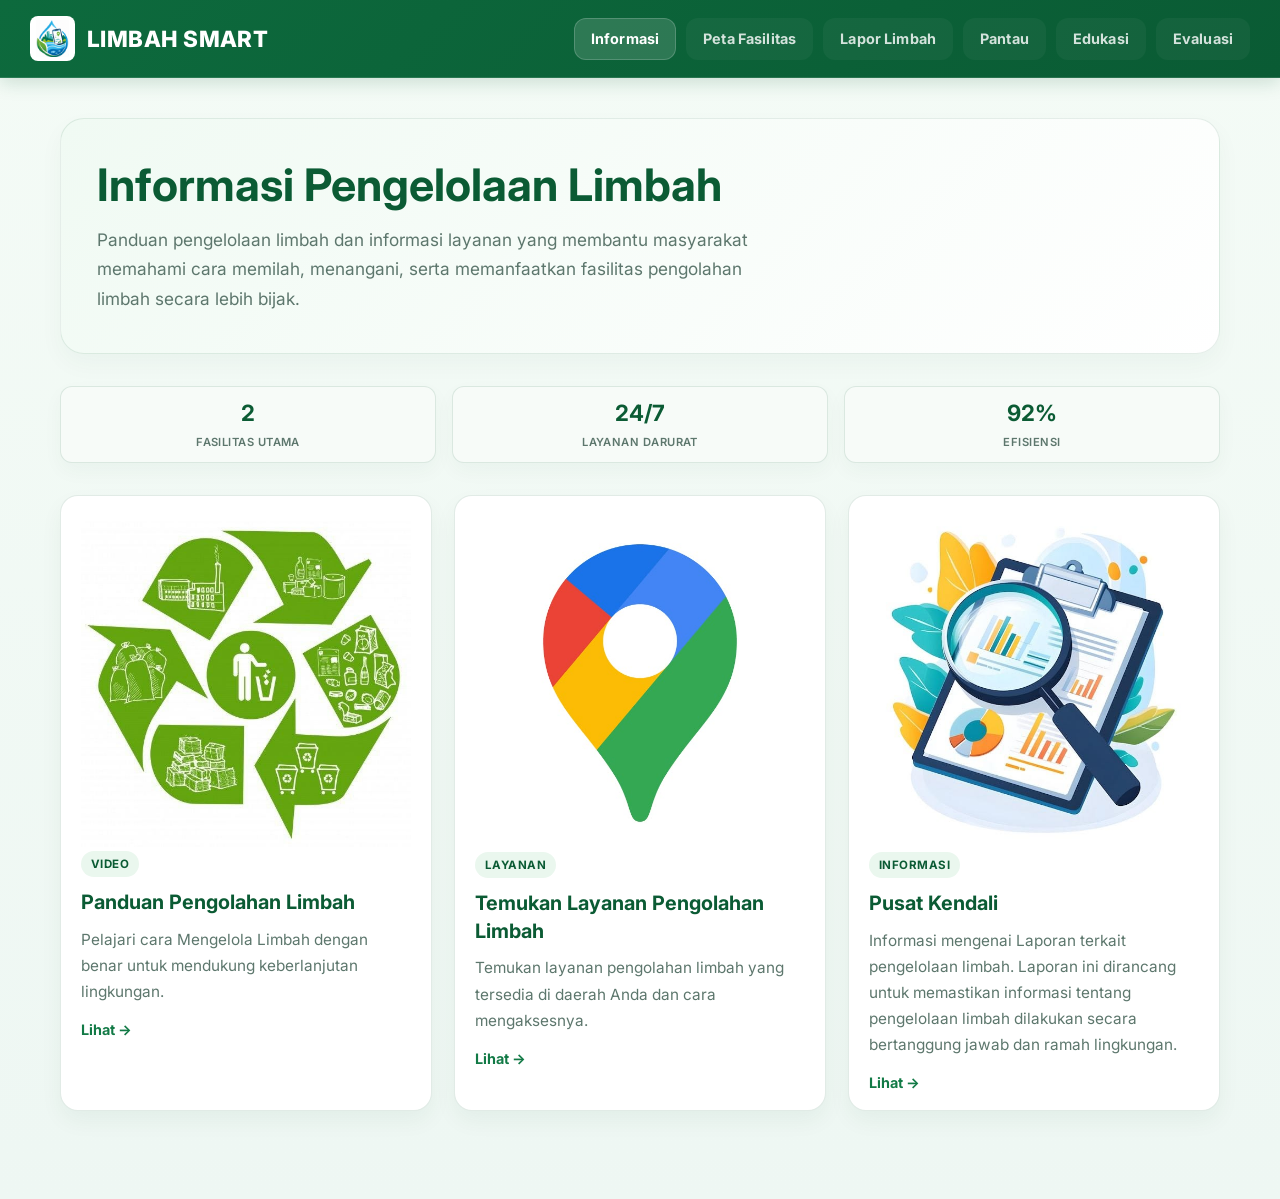
==== index.html @ 659a3dc1 "first commit" ====
<!DOCTYPE html>
<html lang="id">
<head>
    <meta charset="UTF-8" />
    <meta name="viewport" content="width=device-width, initial-scale=1.0" />
    <title>LIMBAH SMART - Informasi Pengelolaan</title>
    <link rel="icon" type="image/png" href="logo.png">
    <link href="https://fonts.googleapis.com/css2?family=Inter:wght@400;500;600;700;800&display=swap" rel="stylesheet" />
    <link rel="stylesheet" href="https://cdnjs.cloudflare.com/ajax/libs/font-awesome/6.4.0/css/all.min.css" />
    <link rel="stylesheet" href="style.css" />
    
</head>
<body>
    <header>
        <div class="brand">
            <img src="logo.png" alt="Logo LIMBAH SMART" width="40" height="40"  />
            <span>LIMBAH SMART</span>
        </div>

        <nav>
            <a href="index.html" class="active">Informasi</a>
            <a href="peta.html">Peta Fasilitas</a>
            <a href="lapor.html">Lapor Limbah</a>
            <a href="pantau.html">Pantau</a>
            <a href="edukasi.html">Edukasi</a>
            <a href="dashboard.html">Evaluasi</a>
        </nav>
    </header>

    <div class="container">
        <section class="hero">
            <h2>Informasi Pengelolaan Limbah</h2>
            <p>Panduan pengelolaan limbah dan informasi layanan yang membantu masyarakat memahami cara memilah, menangani, serta memanfaatkan fasilitas pengolahan limbah secara lebih bijak.</p>
        </section>

        <div class="stats-row">
            <div class="stat-box">
                <strong>2</strong>
                <span>Fasilitas utama</span>
            </div>
            <div class="stat-box">
                <strong>24/7</strong>
                <span>Layanan darurat</span>
            </div>
            <div class="stat-box">
                <strong>92%</strong>
                <span>Efisiensi</span>
            </div>
        </div>

        <div class="grid-cards">
            <article class="card">
                <div class="card-body">
                    <img src="edukasi.jpg" alt="Edukasi Pengelolaan Limbah" width="100%" height="auto" />
                    <div class="tag">video</div>
                    <h3>Panduan Pengolahan Limbah</h3>
                    <p>Pelajari cara Mengelola Limbah dengan benar untuk mendukung keberlanjutan lingkungan.</p>
                    <a href="edukasi.html" class="card-link">Lihat →</a>
                </div>
            </article>

            <article class="card">
                <div class="card-body">
                    <img src="Maps.jpg" alt="Peta Fasilitas" width="100%" height="auto" />
                    <div class="tag">Layanan</div>
                    <h3>Temukan Layanan Pengolahan Limbah</h3>
                    <p>Temukan layanan pengolahan limbah yang tersedia di daerah Anda dan cara mengaksesnya.</p>
                    <a href="peta.html" class="card-link">Lihat  →</a>
                </div>
            </article>

            <article class="card">
                <div class="card-body">
                    <img src="informasi.jpg" alt="Pusat Kendali" width="100%" height="auto" />
                    <div class="tag">Informasi</div>
                    <h3>Pusat Kendali</h3>
                    <p>Informasi mengenai Laporan terkait pengelolaan limbah. Laporan ini dirancang untuk memastikan informasi tentang pengelolaan limbah dilakukan secara bertanggung jawab dan ramah lingkungan.</p>
                    <a href="dashboard.html" class="card-link">Lihat  →</a>
                </div>
            </article>
        </div>
    </div>
</body>
</html>
---- style.css ----
/* IMPORT FONT (Supaya Anda tidak lupa menambahkannya di edukasi.html) */
@import url('https://fonts.googleapis.com/css2?family=Inter:wght@400;500;600;700;800&display=swap');

/* VARIABEL GLOBAL (Disatukan dari semua file Anda) */
:root {
--green-900: #0b5b34;
--green-800: #127a46;
--green-700: #1a8f55;
--green-600: #2ca86d;
--green-100: #eaf7ee;
--green-50: #f5fbf7;
--text: #173d2d;
--text-soft: #5d776d;
--line: rgba(11, 91, 52, 0.12);
--surface: #ffffff;
--shadow: 0 12px 30px rgba(15, 81, 50, 0.10);
--danger: #e74c3c;
--warning: #f1b444;
--success: #2bb673;
--gray-300: #dee2e6;
--gray-500: #adb5bd;
}

/* RESET DASAR */

*{
box-sizing: border-box;
font-family: 'Inter', sans-serif;
}

html, body {
margin: 0;
padding: 0;
background: linear-gradient(180deg, #f4fbf6 0%, #eef7f3 100%);
color: var(--text);
min-height: 100vh;
}

a {
text-decoration: none;
}

/* HEADER & BRANDING */
header {
background: linear-gradient(135deg, #0d6a3d 0%, #0a5b34 100%);
height: 78px;
display: flex;
justify-content: space-between;
align-items: center;
padding: 0 30px;
border-bottom: 1px solid rgba(255,255,255,0.12);
box-shadow: 0 4px 18px rgba(11, 91, 52, 0.18);
position: sticky;
top: 0;
z-index: 100;
}

.brand {
display: flex;
align-items: center;
gap: 12px;
font-weight: 800;
font-size: 1.4rem;
color: #ffffff;
letter-spacing: 0.02em;
}

.brand img {
width: 45px;
height: 45px;
object-fit: contain;
border-radius: 8px;
background: #ffffff;
padding: 4px;
mix-blend-mode: normal;
}

.brand i {
color: #dff7e6;
font-size: 1.1rem;
}

/* NAVIGASI YANG KONSISTEN */
nav {
display: flex;
align-items: center;
gap: 10px;
flex-wrap: wrap;
}

nav a {
display: inline-flex;
align-items: center;
justify-content: center;
min-height: 42px;
padding: 10px 16px;
border-radius: 12px;
color: rgba(255,255,255,0.82);
font-size: 0.9rem;
font-weight: 700;
letter-spacing: 0.01em;
line-height: 1.2;
border: 1px solid transparent;
background: rgba(255,255,255,0.04);
transition: background-color 0.2s ease, color 0.2s ease, border-color 0.2s ease, box-shadow 0.2s ease;
}

nav a:hover,
nav a.active {
background: rgba(255,255,255,0.14);
color: #ffffff;
border-color: rgba(255,255,255,0.18);
box-shadow: none;
transform: none;
}


        .container {
            max-width: 1200px;
            margin: 40px auto;
            padding: 0 20px 48px;
        }

        .hero {
            background: linear-gradient(135deg, #f0faf3 0%, #ffffff 100%);
            border: 1px solid rgba(11, 91, 52, 0.10);
            border-radius: 24px;
            padding: 40px 36px;
            margin-bottom: 32px;
            box-shadow: 0 10px 25px rgba(17, 74, 48, 0.04);
        }

        .hero h2 {
            margin: 0 0 12px;
            font-size: clamp(2rem, 4vw, 2.8rem);
            color: var(--green-900);
            line-height: 1.2;
        }

        .hero p {
            margin: 0;
            max-width: 700px;
            color: var(--text-soft);
            font-size: 1.08rem;
            line-height: 1.7;
        }

        .stats-row {
            display: grid;
            grid-template-columns: repeat(auto-fit, minmax(180px, 1fr));
            gap: 16px;
            margin: 22px 0 32px;
        }

        .stat-box {
            background: #ffffff;
            border: 1px solid var(--line);
            border-radius: 18px;
            padding: 20px 18px;
            box-shadow: 0 8px 20px rgba(17, 74, 48, 0.04);
        }

        .stat-box strong {
            display: block;
            font-size: 1.8rem;
            color: var(--green-800);
            margin-bottom: 6px;
        }

        .stat-box span {
            color: var(--text-soft);
            font-size: 0.8rem;
            text-transform: uppercase;
            letter-spacing: 0.08em;
            font-weight: 700;
        }

        .grid-cards {
            display: grid;
            grid-template-columns: repeat(auto-fit, minmax(280px, 1fr));
            gap: 22px;
        }

        .card {
            background: #ffffff;
            border: 1px solid var(--line);
            border-radius: 18px;
            overflow: hidden;
            box-shadow: 0 10px 22px rgba(17, 74, 48, 0.05);
            transition: 0.2s ease;
        }

        .card:hover {
            transform: translateY(-3px);
            box-shadow: var(--shadow);
        }

        .card-visual {
            height: 180px;
            display: flex;
            align-items: center;
            justify-content: center;
            font-size: 3.2rem;
            color: #ffffff;
        }

        .visual-one { background: linear-gradient(135deg, #7bcf6d, #1d7a4d); }
        .visual-two { background: linear-gradient(135deg, #7fd1d7, #1d7a4d); }
        .visual-three { background: linear-gradient(135deg, #f4c96a, #2b9b62); }

        .card-body {
            padding: 22px 20px 18px;
        }

        .tag {
            display: inline-flex;
            padding: 6px 10px;
            border-radius: 999px;
            background: var(--green-100);
            color: var(--green-900);
            font-size: 0.72rem;
            font-weight: 700;
            letter-spacing: 0.04em;
            text-transform: uppercase;
            margin-bottom: 12px;
        }

        .card h3 {
            margin: 0 0 10px;
            color: var(--green-900);
            font-size: 1.24rem;
            line-height: 1.4;
        }

        .card p {
            margin: 0;
            color: var(--text-soft);
            line-height: 1.7;
            font-size: 0.96rem;
        }

        .card-link {
            display: inline-block;
            margin-top: 16px;
            color: var(--green-800);
            font-weight: 700;
            font-size: 0.9rem;
        }

        .logo-maksa {
    /* Jika background aslinya putih, ini akan membuatnya tembus pandang */
    mix-blend-mode: multiply; 
    
    /* Memaksa kontras agar logo tidak terlalu mati saat menabrak warna gelap */
    filter: contrast(1.2) brightness(1.1); 
    
    border-radius: 12px;
}
        .brand img {
                width: 45px;
                height: 45px;
                object-fit: contain;
                border-radius: 8px;
                background: #ffffff; /* Memaksa latar putih agar logo tidak mati */
                padding: 4px;
                mix-blend-mode: normal; 
         }

/* RESPONSIVITAS MOBILE (Seragam untuk semua halaman) */
@media (max-width: 800px) {
header {
height: auto;
padding: 16px 18px;
flex-direction: column;
align-items: flex-start;
gap: 12px;
}

nav {
    width: 100%;
}

nav a {
    flex: 1 1 calc(50% - 10px);
    text-align: center;
    padding: 10px 12px;
}


}

/* PETA & PANTAU */
        .app-shell {
            display: flex;
            flex: 1;
            min-height: 0;
        }

        .sidebar {
            width: 330px;
            background: linear-gradient(180deg, #ffffff 0%, #f7fbf8 100%);
            border-right: 1px solid var(--line);
            display: flex;
            flex-direction: column;
        }

        .sidebar-header {
            padding: 20px 18px 16px;
            background: linear-gradient(180deg, #ffffff 0%, #f7fbf8 100%);
            border-bottom: 1px solid var(--line);
        }

        .sidebar-header h2 {
            margin: 0 0 16px;
            font-size: 0.82rem;
            letter-spacing: 0.08em;
            text-transform: uppercase;
            color: var(--text-soft);
            font-weight: 700;
        }

        .search-box {
            position: relative;
            margin-bottom: 12px;
        }

        .search-box i {
            position: absolute;
            left: 12px;
            top: 50%;
            transform: translateY(-50%);
            color: var(--text-soft);
            font-size: 0.85rem;
        }

        .search-input,
        .filter-select {
            width: 100%;
            border: 1px solid var(--line);
            background: #f9fcfa;
            border-radius: 10px;
            color: var(--text);
            font-size: 0.92rem;
            padding: 11px 12px 11px 38px;
            outline: none;
            transition: 0.2s ease;
        }

        .filter-select {
            padding-left: 12px;
        }

        .search-input:focus,
        .filter-select:focus {
            border-color: rgba(31, 122, 77, 0.45);
            box-shadow: 0 0 0 4px rgba(31, 122, 77, 0.08);
            background: #ffffff;
        }

        .facility-list {
            padding: 16px;
            overflow-y: auto;
            background: #f9fbfa;
            flex: 1;
        }

        .facility-item {
            background: #ffffff;
            border: 1px solid var(--line);
            border-radius: 14px;
            padding: 16px 14px;
            margin-bottom: 12px;
            cursor: pointer;
            transition: 0.2s ease;
            box-shadow: 0 6px 16px rgba(17, 74, 48, 0.03);
        }

        .facility-item:hover {
            transform: translateY(-1px);
            border-color: rgba(31, 122, 77, 0.36);
            box-shadow: 0 10px 22px rgba(17, 74, 48, 0.08);
        }

        .facility-item.active {
            border-color: rgba(31, 122, 77, 0.55);
            background: linear-gradient(180deg, #ffffff 0%, #f1faf4 100%);
        }

        .facility-header {
            display: flex;
            justify-content: space-between;
            align-items: start;
            gap: 12px;
            margin-bottom: 10px;
        }

        .facility-item h4 {
            margin: 0;
            font-size: 1rem;
            color: var(--green-900);
            line-height: 1.35;
        }

        .facility-item p {
            margin: 0;
            color: var(--text-soft);
            font-size: 0.84rem;
            line-height: 1.6;
        }

        .badge-group {
            display: flex;
            flex-wrap: wrap;
            gap: 8px;
            margin-top: 12px;
        }

        .badge {
            display: inline-flex;
            align-items: center;
            gap: 6px;
            padding: 6px 9px;
            border-radius: 999px;
            font-size: 0.72rem;
            font-weight: 700;
            letter-spacing: 0.02em;
        }

        .badge.ipal { background: #e6f6ff; color: #0f5d86; }
        .badge.banksampah { background: #eafaf0; color: #1c7a47; }
        .badge.sedotwc { background: #fff4e7; color: #b96a14; }

        .status-dot {
            width: 11px;
            height: 11px;
            border-radius: 50%;
            display: inline-block;
            flex-shrink: 0;
            box-shadow: 0 0 0 2px #ffffff;
        }

        .status-normal { background: var(--success); }
        .status-warning { background: var(--warning); }
        .status-error { background: var(--danger); }

        .map-area {
            position: relative;
            flex: 1;
            min-width: 0;
        }

        #map {
            width: 100%;
            height: 100%;
            background: #eaf3ec;
        }
     
        .live-gps-btn {
            position: absolute; left: 22px; bottom: 22px; z-index: 500;
            background: #004d40; color: white; border: none; padding: 12px 18px;
            border-radius: 12px; font-weight: 700; cursor: pointer; box-shadow: 0 6px 20px rgba(0,0,0,0.2);
            display: flex; align-items: center; gap: 8px; transition: 0.2s;
        }
        .live-gps-btn:hover { background: #00332a; transform: translateY(-2px); }
        .live-gps-btn.active-live { background: #e74c3c; }

        .floating-card {
            position: absolute;
            right: 22px;
            top: 22px;
            width: 240px;
            z-index: 500;
            background: rgba(255,255,255,0.86);
            border: 1px solid rgba(20, 108, 67, 0.1);
            border-radius: 18px;
            box-shadow: var(--shadow);
            backdrop-filter: blur(8px);
            padding: 16px 18px;
        }

        .floating-card .label {
            font-size: 0.72rem;
            text-transform: uppercase;
            letter-spacing: 0.08em;
            color: var(--text-soft);
            font-weight: 700;
            margin-bottom: 12px;
        }

        .stats {
            display: grid;
            grid-template-columns: repeat(2, minmax(0, 1fr));
            gap: 12px;
        }

        .stat-box {
            background: #f7fbf8;
            border-radius: 12px;
            padding: 12px 8px;
            text-align: center;
            border: 1px solid var(--line);
        }

        .stat-box strong {
            display: block;
            font-size: 1.4rem;
            color: var(--green-900);
            margin-bottom: 4px;
        }

        .stat-box span {
            font-size: 0.7rem;
            color: var(--text-soft);
            text-transform: uppercase;
            letter-spacing: 0.04em;
            font-weight: 600;
        }

        .leaflet-container {
            font-family: 'Inter', sans-serif;
        }

        .leaflet-popup-content-wrapper {
            border-radius: 16px;
            overflow: hidden;
            box-shadow: 0 10px 24px rgba(0, 0, 0, 0.18);
            border: 1px solid rgba(0, 0, 0, 0.08);
        }

        .leaflet-popup-content {
            margin: 0;
            width: 260px !important;
        }

        .popup-header {
            background: linear-gradient(135deg, #2f8b5c, #1d5b3f);
            color: #ffffff;
            padding: 12px 14px;
            font-weight: 700;
            font-size: 0.95rem;
        }

        .popup-body {
            padding: 14px;
            color: #4d5d58;
            font-size: 0.82rem;
            line-height: 1.6;
        }

        .leaflet-control-zoom {
            border: none !important;
            box-shadow: 0 4px 14px rgba(0, 0, 0, 0.15) !important;
            border-radius: 12px !important;
            overflow: hidden;
        }

        .leaflet-control-zoom a {
            background: #ffffff !important;
            color: #2d2d2d !important;
            border-bottom: 1px solid #e5e7eb !important;
            width: 32px !important;
            height: 32px !important;
            line-height: 32px !important;
        }

        @media (max-width: 900px) {
            header {
                height: auto;
                padding: 16px 18px;
                flex-direction: column;
                align-items: flex-start;
                gap: 12px;
            }

            nav {
                width: 100%;
            }

            nav a {
                flex: 1 1 calc(50% - 10px);
                text-align: center;
                padding: 10px 12px;
            }

            .app-shell {
                flex-direction: column;
            }

            .sidebar {
                width: 100%;
                border-right: none;
                border-bottom: 1px solid var(--line);
            }

            .map-area {
                min-height: 420px;
            }

            .floating-card {
                width: min(220px, calc(100% - 24px));
                right: 12px;
                top: 12px;
            }
        }

    /* edukasi.html */
     /* Layout Grid untuk Artikel Edukasi */
        .edu-grid {
            display: grid;
            grid-template-columns: repeat(auto-fit, minmax(300px, 1fr));
            gap: 30px;
        }

        .edu-card {
            background: #fff;
            border-radius: 12px;
            overflow: hidden;
            box-shadow: 0 4px 15px rgba(0,0,0,0.05);
            transition: transform 0.3s ease;
        }

        .edu-card:hover {
            transform: translateY(-8px);
            box-shadow: 0 8px 25px rgba(0,0,0,0.1);
        }

        /* Thumbnail palsu yang seolah-olah memuat video atau gambar */
        .edu-thumb {
            height: 180px;
            background-color: #cfd8dc;
            display: flex;
            align-items: center;
            justify-content: center;
            color: #78909c;
            font-size: 3em;
            position: relative;
        }

        /* Gradien jelek untuk membedakan kartu */
        .thumb-1 { background: linear-gradient(135deg, #a8e063 0%, #56ab2f 100%); color: white; }
        .thumb-2 { background: linear-gradient(135deg, #4facfe 0%, #00f2fe 100%); color: white; }
        .thumb-3 { background: linear-gradient(135deg, #ff9a44 0%, #fc6076 100%); color: white; }

        .edu-content {
            padding: 20px;
        }

        .edu-content iframe {
            width: 100%;
            height: auto;
            aspect-ratio: 16 / 9;
            border: 0;
            border-radius: 12px;
            display: block;
            margin-bottom: 16px;
            background: #e5e7eb;
        }

        .edu-tag {
            display: inline-block;
            background: #e0f2f1;
            color: #00796b;
            padding: 4px 10px;
            border-radius: 20px;
            font-size: 0.8em;
            font-weight: bold;
            margin-bottom: 10px;
        }

        .edu-content h3 {
            margin: 0 0 10px 0;
            color: #333;
            font-size: 1.2em;
            line-height: 1.4;
        }

        .edu-content p {
            color: #666;
            font-size: 0.95em;
            line-height: 1.5;
            margin: 0 0 15px 0;
        }

        .edu-btn {
            display: inline-block;
            text-decoration: none;
            color: #20c997;
            font-weight: bold;
            font-size: 0.9em;
        }
        
        .edu-btn:hover {
            text-decoration: underline;
        }
        
       

        .brand img {
            width: 45px;
            height: 45px;
            object-fit: contain;
            border-radius: 8px;
            background: #ffffff; /* Memaksa latar putih agar logo tidak mati */
            padding: 4px;
            mix-blend-mode: normal; 
        }


/*dashboard.html */
 .btn-download {
            padding: 12px 20px; 
            background: var(--green-800); 
            color: white; 
            border: none; 
            border-radius: 10px; 
            cursor: pointer;
            font-weight: 600;
            font-family: 'Inter', sans-serif;
            transition: 0.2s ease;
            box-shadow: 0 4px 12px rgba(20, 108, 67, 0.2);
        }

        .btn-download:hover {
            background: var(--green-900);
            transform: translateY(-2px);
        }

        /* Kartu Ringkasan */
        .summary-grid {
            display: grid;
            grid-template-columns: repeat(3, 1fr);
            gap: 24px;
            margin-bottom: 32px;
        }

        .summary-card {
            background: #ffffff;
            border-radius: 18px;
            padding: 24px;
            box-shadow: 0 10px 22px rgba(17, 74, 48, 0.05);
            display: flex;
            align-items: center;
            justify-content: space-between;
            border: 1px solid var(--line);
            border-left: 6px solid #ccc;
            transition: 0.2s ease;
        }
        
        .summary-card:hover {
            transform: translateY(-4px);
            box-shadow: var(--shadow);
        }

        .summary-card.danger { border-left-color: var(--danger); }
        .summary-card.warning { border-left-color: var(--warning); }
        .summary-card.success { border-left-color: var(--success); }

        .summary-info h3 {
            margin: 0;
            font-size: 0.85rem;
            color: var(--text-soft);
            text-transform: uppercase;
            letter-spacing: 0.05em;
            font-weight: 700;
        }

        .summary-info .angka {
            font-size: 2.8rem;
            font-weight: 800;
            color: var(--green-900);
            margin: 8px 0 0 0;
            line-height: 1;
        }

        .summary-icon {
            font-size: 3.5rem;
            opacity: 0.15;
            color: var(--green-900);
        }

        /* Area Grafik */
        .chart-grid {
            display: grid;
            grid-template-columns: 2fr 1fr;
            gap: 24px;
        }

        .chart-card {
            background: #ffffff;
            border-radius: 18px;
            padding: 24px;
            box-shadow: 0 10px 22px rgba(17, 74, 48, 0.05);
            border: 1px solid var(--line);
        }

        .chart-card h3 {
            margin: 0 0 20px 0;
            color: var(--green-900);
            font-size: 1.2rem;
            font-weight: 700;
        }

        /*pada peta.html */
        
        /* Kotak Pencarian Resi */
        .search-card {
            background: #ffffff;
            border-radius: 18px;
            padding: 30px;
            box-shadow: 0 10px 22px rgba(17, 74, 48, 0.05);
            border: 1px solid var(--line);
            margin-bottom: 30px;
        }

        .search-group {
            display: flex;
            gap: 15px;
        }

        .search-input {
            flex: 1;
            padding: 15px 20px;
            border: 1px solid var(--gray-300);
            border-radius: 10px;
            font-size: 1.05rem;
            font-family: inherit;
            transition: 0.2s ease;
            outline: none;
        }

        .search-input:focus {
            border-color: var(--green-600);
            box-shadow: 0 0 0 4px rgba(43, 155, 98, 0.1);
        }

        .btn-search {
            padding: 15px 30px;
            background: var(--green-800);
            color: white;
            border: none;
            border-radius: 10px;
            font-weight: 700;
            font-size: 1.05rem;
            cursor: pointer;
            transition: 0.2s ease;
            font-family: inherit;
        }

        .btn-search:hover {
            background: var(--green-900);
            transform: translateY(-2px);
        }

        /* Area Hasil Tracking */
        .tracking-result {
            background: #ffffff;
            border-radius: 18px;
            padding: 40px 30px;
            box-shadow: 0 10px 22px rgba(17, 74, 48, 0.05);
            border: 1px solid var(--line);
            display: none; /* Disembunyikan sampai ada pencarian */
        }

        .tracking-header {
            border-bottom: 1px solid var(--line);
            padding-bottom: 20px;
            margin-bottom: 30px;
        }

        .tracking-header h3 {
            margin: 0;
            color: var(--green-900);
            font-size: 1.3rem;
        }

        .tracking-header p {
            margin: 5px 0 0 0;
            color: var(--text-soft);
            font-size: 0.95rem;
        }

        /* Stepper UI / Timeline */
        .stepper {
            display: flex;
            justify-content: space-between;
            position: relative;
            margin-bottom: 20px;
        }

        /* Garis abu-abu di belakang */
        .stepper::before {
            content: '';
            position: absolute;
            top: 25px;
            left: 10%;
            width: 80%;
            height: 4px;
            background: var(--gray-300);
            z-index: 1;
        }

        /* Garis hijau untuk progress (diubah via JS) */
        .stepper-progress {
            position: absolute;
            top: 25px;
            left: 10%;
            height: 4px;
            background: var(--success);
            z-index: 2;
            transition: width 0.5s ease;
            width: 0%; /* Default awal */
        }

        .step {
            position: relative;
            z-index: 3;
            text-align: center;
            width: 33.33%;
        }

        .step .circle {
            width: 50px;
            height: 50px;
            background: var(--gray-300);
            border-radius: 50%;
            display: flex;
            align-items: center;
            justify-content: center;
            margin: 0 auto 15px auto;
            color: white;
            font-size: 1.2rem;
            font-weight: bold;
            transition: 0.3s ease;
            border: 4px solid #fff;
        }

        .step .label {
            font-weight: 700;
            color: var(--gray-500);
            font-size: 1rem;
            margin-bottom: 5px;
        }

        .step .desc {
            font-size: 0.8rem;
            color: var(--gray-500);
            padding: 0 10px;
        }

        /* State: Selesai */
        .step.completed .circle { background: var(--success); }
        .step.completed .label { color: var(--success); }
        .step.completed .desc { color: var(--text-soft); }

        /* State: Aktif (Sedang Diproses) */
        .step.active .circle { background: var(--warning); border-color: #fff8e6; }
        .step.active .label { color: var(--warning); }
        .step.active .desc { color: var(--text-soft); }

        /* Detail Log (Opsional, biar kelihatan canggih) */
        .log-list {
            margin-top: 40px;
            padding-top: 20px;
            border-top: 1px dashed var(--gray-300);
            list-style: none;
            padding-left: 0;
        }

        .log-list li {
            padding: 15px 0;
            display: flex;
            gap: 20px;
            border-bottom: 1px solid #f0f0f0;
        }

        .log-date {
            font-weight: 600;
            color: var(--green-800);
            width: 120px;
            flex-shrink: 0;
            font-size: 0.9rem;
        }

        .log-text {
            color: var(--text);
            font-size: 0.95rem;
        }

        .loading-text {
            text-align: center;
            color: var(--text-soft);
            font-weight: 600;
            display: none;
            margin: 20px 0;
        }
        
      

        .brand img {
            width: 45px;
            height: 45px;
            object-fit: contain;
            border-radius: 8px;
            background: #ffffff; /* Memaksa latar putih agar logo tidak mati */
            padding: 4px;
            mix-blend-mode: normal; 
        }

        /*laporan.html */
        
        .form-card {
            background: var(--surface);
            border-radius: 24px;
            padding: 40px 36px;
            box-shadow: 0 10px 25px rgba(17, 74, 48, 0.04);
            border: 1px solid var(--line);
        }

        .form-group {
            margin-bottom: 20px;
        }

        .form-section {
            margin-top: 28px;
            padding-top: 22px;
            border-top: 1px solid var(--line);
        }

        .form-section h3 {
            margin: 0 0 18px;
            font-size: 1.15rem;
            color: var(--green-900);
        }

        .form-row {
            display: grid;
            grid-template-columns: repeat(auto-fit, minmax(250px, 1fr));
            gap: 18px;
        }

        .form-group label {
            display: block;
            font-weight: 600;
            margin-bottom: 8px;
            color: var(--green-900);
            font-size: 0.95rem;
        }

        .form-group input[type="text"],
        .form-group input[type="tel"],
        .form-group input[type="email"],
        .form-group select,
        .form-group textarea {
            width: 100%;
            padding: 12px 16px;
            border: 1px solid var(--line);
            border-radius: 12px;
            box-sizing: border-box;
            font-family: inherit;
            color: var(--text);
            background: var(--surface);
            transition: 0.2s ease;
        }

        .form-group input:focus,
        .form-group select:focus,
        .form-group textarea:focus {
            outline: none;
            border-color: var(--green-600);
            box-shadow: 0 0 0 4px var(--green-100);
        }

        .form-group input[type="file"] {
            width: 100%;
            padding: 10px 0;
            box-sizing: border-box;
            color: var(--text-soft);
        }

        .form-group textarea {
            resize: vertical;
            min-height: 120px;
        }

        .location-group {
            display: flex;
            gap: 10px;
        }

        .location-group input {
            flex: 1;
            background-color: var(--green-50);
            color: var(--text-soft);
        }

        .btn-location {
            background-color: var(--green-600);
            color: white;
            border: none;
            padding: 12px 20px;
            border-radius: 12px;
            cursor: pointer;
            font-weight: 600;
            transition: 0.2s;
        }

        .btn-location:hover {
            background-color: var(--green-700);
            transform: translateY(-1px);
        }

        .btn-submit {
            background-color: var(--green-800);
            color: white;
            border: none;
            padding: 16px;
            width: 100%;
            font-size: 1.1rem;
            border-radius: 12px;
            cursor: pointer;
            font-weight: 700;
            transition: 0.2s;
            margin-top: 10px;
            box-shadow: 0 4px 12px rgba(18, 122, 70, 0.15);
        }

        .btn-submit:hover {
            background-color: var(--green-900);
            transform: translateY(-2px);
            box-shadow: var(--shadow);
        }

        /* Ini kotak bantuan untuk audiens lansia Anda yang kebingungan */
        .contact-note {
            margin-top: 24px;
            background: var(--green-50);
            border: 1px dashed var(--green-600);
            border-radius: 16px;
            padding: 24px;
            text-align: center;
            box-shadow: 0 4px 12px rgba(17, 74, 48, 0.03);
        }

        .contact-note strong {
            display: block;
            color: var(--green-900);
            font-size: 1.1rem;
            margin-bottom: 8px;
        }

        .contact-note p {
            color: var(--text-soft);
            font-size: 0.95rem;
            margin: 0 0 16px;
            line-height: 1.6;
        }

        .contact-note a.btn-call {
            display: inline-flex;
            align-items: center;
            justify-content: center;
            background: var(--green-100);
            color: var(--green-800);
            padding: 12px 24px;
            border-radius: 99px;
            font-weight: 700;
            font-size: 0.95rem;
            transition: 0.2s;
            border: 1px solid rgba(11, 91, 52, 0.1);
        }

        .contact-note a.btn-call:hover {
            background: var(--green-600);
            color: #ffffff;
            transform: translateY(-2px);
            box-shadow: 0 6px 15px rgba(44, 168, 109, 0.2);
        }
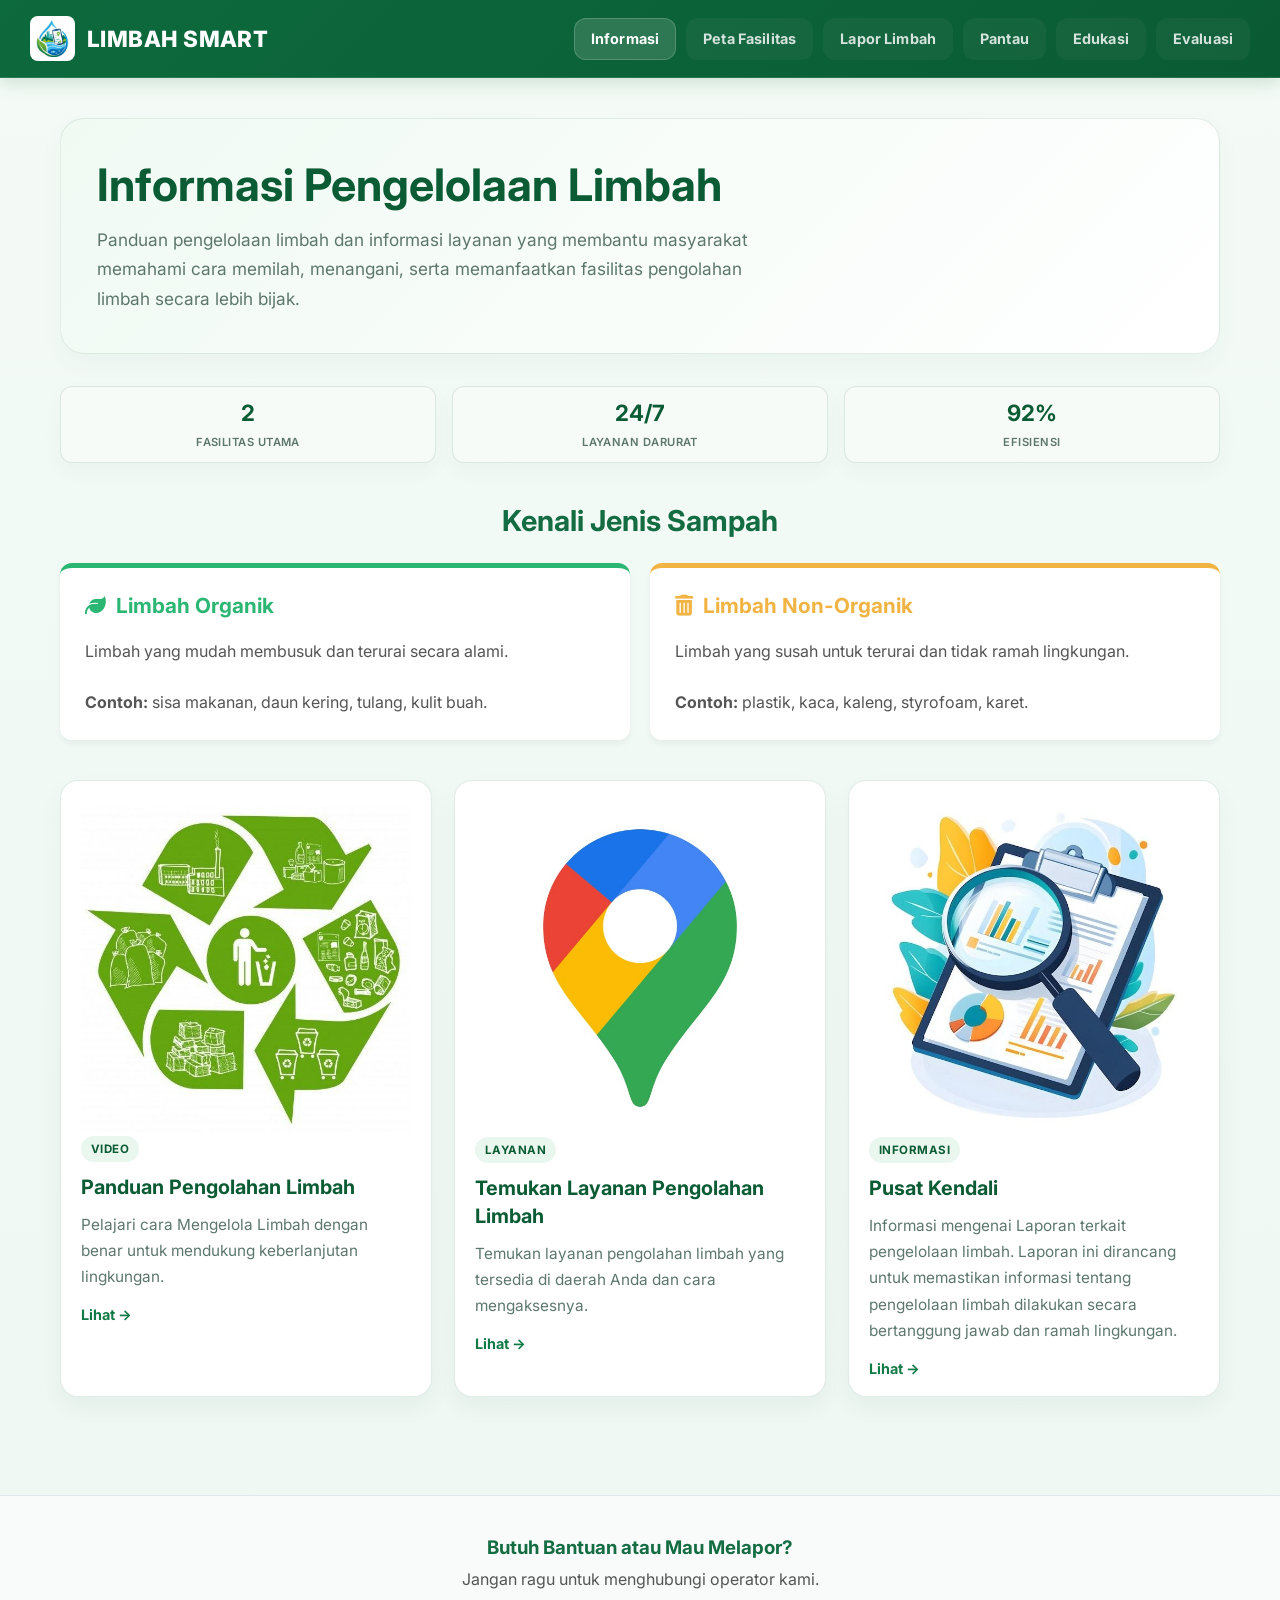
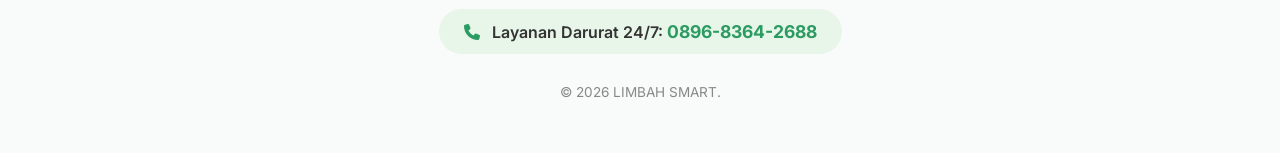
==== commit 6a46bb49: "Enhance mobile responsiveness and increase timeout settings for GPS features" ====
--- a/index.html
+++ b/index.html
@@ -48,6 +48,20 @@
             </div>
         </div>
 
+       <!-- Sesi Kotak Edukasi Sampah (Versi Bersih) -->
+        <section class="jenis-sampah">
+            <h2>Kenali Jenis Sampah </h2>
+            <div class="sampah-grid">
+                <div class="sampah-card organik">
+                    <h3><i class="fa-solid fa-leaf"></i> Limbah Organik</h3>
+                    <p>Limbah yang mudah membusuk dan terurai secara alami. <br><br><strong>Contoh:</strong> sisa makanan, daun kering, tulang, kulit buah.</p>
+                </div>
+                <div class="sampah-card anorganik">
+                    <h3><i class="fa-solid fa-trash-can"></i> Limbah Non-Organik</h3>
+                    <p>Limbah yang susah untuk terurai dan tidak ramah lingkungan. <br><br><strong>Contoh:</strong> plastik, kaca, kaleng, styrofoam, karet.</p>
+                </div>
+            </div>
+        </section>
         <div class="grid-cards">
             <article class="card">
                 <div class="card-body">
@@ -80,5 +94,20 @@
             </article>
         </div>
     </div>
+    <!-- Footer yang Seharusnya Ada Sejak Awal -->
+    <footer style="background-color: #f8fbf9; padding: 40px 20px; text-align: center; border-top: 1px solid #e2e8f0; margin-top: 50px;">
+        <h3 style="color: #146c43; margin: 0 0 10px 0;">Butuh Bantuan atau Mau Melapor?</h3>
+        <p style="color: #555; margin: 0 0 20px 0;">Jangan ragu untuk menghubungi operator kami.</p>
+        
+        <div style="display: inline-block; background: #e8f5e9; padding: 12px 25px; border-radius: 50px;">
+            <i class="fa-solid fa-phone" style="color: #2b9b62; margin-right: 8px;"></i>
+            <span style="font-weight: 600; color: #333;">Layanan Darurat 24/7: </span>
+            <a href="tel:+6289683642688" style="color: #2b9b62; font-weight: bold; text-decoration: none; font-size: 1.1rem;">0896-8364-2688</a>
+        </div>
+        
+        <p style="font-size: 0.85rem; color: #888; margin-top: 30px;">
+            &copy; 2026 LIMBAH SMART.
+        </p>
+    </footer>
 </body>
 </html>
--- a/style.css
+++ b/style.css
@@ -79,6 +79,77 @@
 color: #dff7e6;
 font-size: 1.1rem;
 }
+/* =========================================================
+   SESI KOTAK JENIS SAMPAH (Tolong jangan dirusak kodenya)
+   ========================================================= */
+.jenis-sampah {
+    margin: 40px 0;
+}
+
+.jenis-sampah h2 {
+    text-align: center;
+    margin-bottom: 25px;
+    font-size: 1.8rem;
+    color: #146c43; /* Warna hijau gelap yang mendadak Anda sukai */
+}
+
+.sampah-grid {
+    display: grid;
+    grid-template-columns: repeat(auto-fit, minmax(300px, 1fr));
+    gap: 20px;
+}
+
+/* Base Card Style */
+.sampah-card {
+    background: #ffffff;
+    padding: 25px;
+    border-radius: 12px;
+    box-shadow: 0 4px 6px rgba(0,0,0,0.05);
+    transition: transform 0.3s ease, box-shadow 0.3s ease; /* Animasi mulus */
+}
+
+/* Animasi hover biar tidak kaku */
+.sampah-card:hover {
+    transform: translateY(-5px);
+    box-shadow: 0 8px 15px rgba(0,0,0,0.1);
+}
+
+.sampah-card h3 {
+    margin-top: 0;
+    display: flex;
+    align-items: center;
+    gap: 10px;
+    font-size: 1.3rem;
+}
+
+.sampah-card p {
+    color: #555;
+    line-height: 1.6;
+    margin-bottom: 0;
+}
+
+/* Spesifik untuk Organik */
+.sampah-card.organik {
+    border-top: 5px solid #2bb673; /* Hijau cerah */
+}
+.sampah-card.organik h3 {
+    color: #2bb673;
+}
+
+/* Spesifik untuk Anorganik */
+.sampah-card.anorganik {
+    border-top: 5px solid #f1b444; /* Kuning/Oranye */
+}
+.sampah-card.anorganik h3 {
+    color: #f1b444;
+}
+
+.badge.TPS3R {
+    background-color: #e3f2fd; /* Biru muda */
+    color: #1976d2; /* Biru tua */
+    border: 1px solid #bbdefb;
+}
+
 
 /* NAVIGASI YANG KONSISTEN */
 nav {
